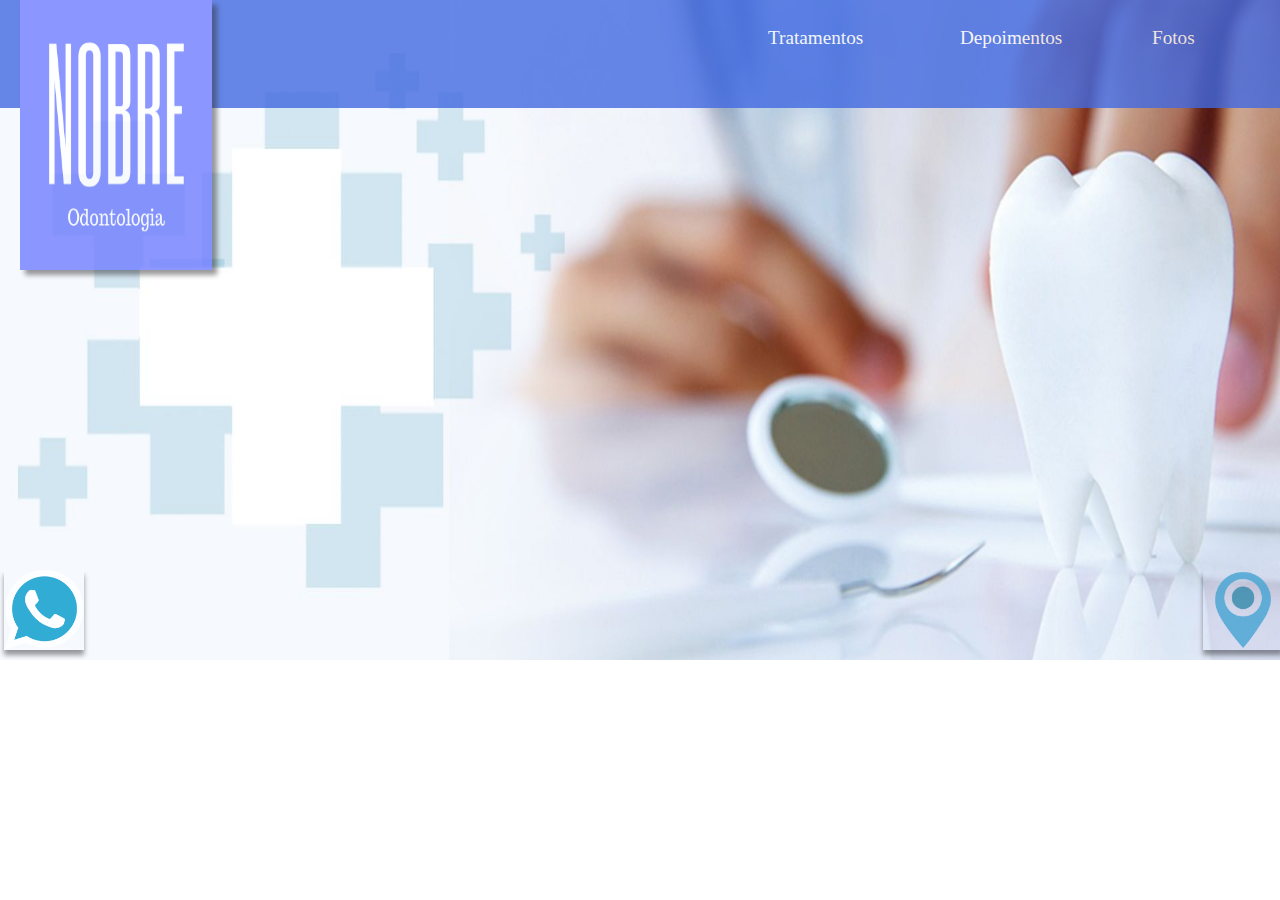
==== index.html @ 22c09475 "up" ====
<!DOCTYPE html>
<html>
  <head>
    <meta charset="utf-8">
    <title>Dr. José Luis Nobre</title>
    <link rel="stylesheet" href="css/reset.css">
    <link rel="stylesheet" href="css/style.css">
  </head>
  <body>


<div id="menu">
  <img id="logo"src="images/logo.jpg" alt="">
  <a href="http://api.whatsapp.com/send?phone=5511966759999" target="_blank"> <img id="whats"src="images/whatsapp.png" alt=""> </a>
  <a id="botao1"href="#categorias">Tratamentos</a>
  <a id="botao2"href="#">Depoimentos</a>
  <a id="botao3"href="#">Fotos</a>
<a href="#"> <img id="maps"src="images/maps.png" alt=""> </a>
</div>





<div id="principal">
<img id="back"src="images/back.jpg" alt="">

</div>



  </body>
</html>
---- css/style.css ----
#menu{
  background-color: #4169E1;
  width: 100%;
  height: 12%;
  position: fixed;
 opacity: 0.8;
}
#logo{
  box-shadow: 5px 5px 5px rgba(0,0,0,0.5);
  margin-left: 20px;
  width: 15%;
  height: 250%;
  position: absolute;
}
#botao1{
 position: absolute;
 text-decoration: none;
 color: white;
 font-size: 120%;
 margin-left: 60%;
 margin-top: 2.2%;
}
#botao1:hover{
  text-decoration:underline;
}
#botao2:hover{
  text-decoration:underline;
}
#botao3:hover{
  text-decoration:underline;
}


#botao2{
 position: absolute;
 text-decoration: none;
 color: white;
 font-size: 120%;
 margin-left: 75%;
 margin-top: 2.2%;
}
#botao3{
 position: absolute;
 text-decoration: none;
 color: white;
 font-size: 120%;
 margin-left: 90%;
 margin-top: 2.2%;
}

#back{
  width: 100%;
  height: 660px;
}

#whats{
  position: absolute;
  margin-left: 4px;
  margin-top: 570px;
  height: 80px;
  width: 80px;
  box-shadow: 0px 5px 5px rgba(0,0,0,0.5);
}

#maps{
  position: absolute;
  margin-left: 94%;
  margin-top: 570px;
  height: 80px;
  width: 80px;
  box-shadow: 0px 5px 5px rgba(0,0,0,0.5);
}


@media(max-width: 1000px){
  #menu{
    background-color: #4169E1;
    width: 100%;
    height: 12%;
    position: fixed;
   opacity: 0.8;
  }
  #logo{
    box-shadow: 5px 5px 5px rgba(0,0,0,0.5);
    margin-left: 20px;
    width: 20%;
    height: 150%;
    position: absolute;
  }
  #botao1{
   position: absolute;
   text-decoration: none;
   color: white;
   font-size: 200%;
   margin-left: 30%;
   margin-top: 7%;
  }
  #botao1:hover{
    text-decoration:underline;
  }
  #botao2:hover{
    text-decoration:underline;
  }
  #botao3:hover{
    text-decoration:underline;
  }


  #botao2{
   position: absolute;
   text-decoration: none;
   color: white;
   font-size: 200%;
   margin-left: 55%;
   margin-top: 7%;
  }
  #botao3{
   position: absolute;
   text-decoration: none;
   color: white;
   font-size: 200%;
   margin-left: 80%;
   margin-top: 7%;
  }

  #back{
    width: 105%;
    height: 180%;
  }

  #whats{
    position: absolute;
    margin-left: 4px;
    margin-top: 120%;
    height: 150px;
    width: 150px;
    box-shadow: 0px 5px 5px rgba(0,0,0,0.5);
  }

  #maps{
    position: absolute;
    margin-left: 84%;
    margin-top: 120%;
    height: 150px;
    width: 150px;
    box-shadow: 0px 5px 5px rgba(0,0,0,0.5);
  }

}
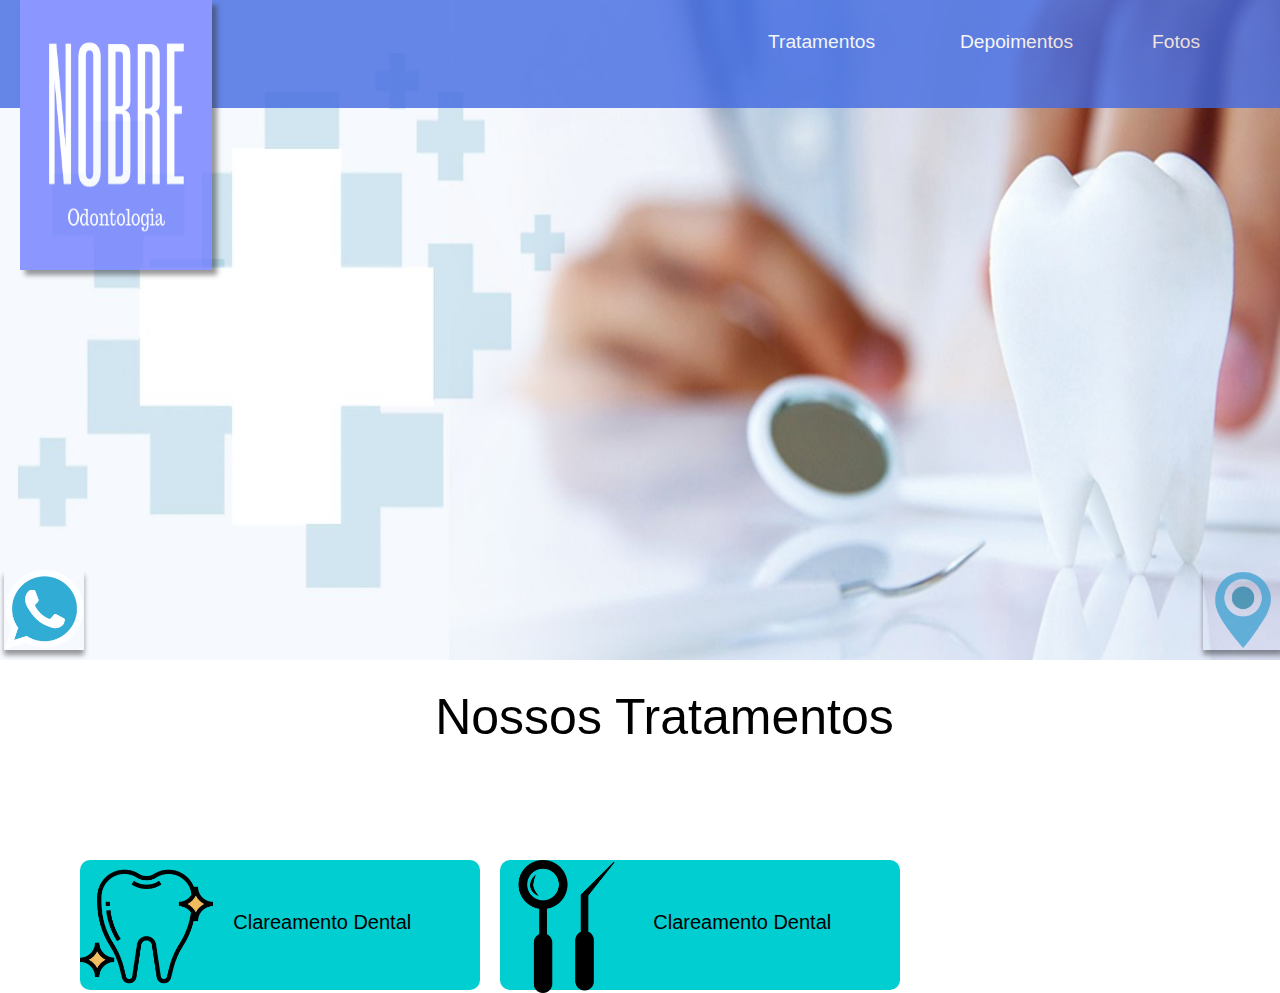
==== commit bac4bbce: "up" ====
--- a/index.html
+++ b/index.html
@@ -1,18 +1,22 @@
 <!DOCTYPE html>
 <html>
   <head>
+
     <meta charset="utf-8">
     <title>Dr. José Luis Nobre</title>
     <link rel="stylesheet" href="css/reset.css">
     <link rel="stylesheet" href="css/style.css">
+<link rel="stylesheet" href="https://stackpath.bootstrapcdn.com/bootstrap/4.5.2/css/bootstrap.min.css" integrity="sha384-JcKb8q3iqJ61gNV9KGb8thSsNjpSL0n8PARn9HuZOnIxN0hoP+VmmDGMN5t9UJ0Z" crossorigin="anonymous">
   </head>
   <body>
-
+    <script src="https://code.jquery.com/jquery-3.5.1.slim.min.js" integrity="sha384-DfXdz2htPH0lsSSs5nCTpuj/zy4C+OGpamoFVy38MVBnE+IbbVYUew+OrCXaRkfj" crossorigin="anonymous"></script>
+    <script src="https://cdn.jsdelivr.net/npm/popper.js@1.16.1/dist/umd/popper.min.js" integrity="sha384-9/reFTGAW83EW2RDu2S0VKaIzap3H66lZH81PoYlFhbGU+6BZp6G7niu735Sk7lN" crossorigin="anonymous"></script>
+    <script src="https://stackpath.bootstrapcdn.com/bootstrap/4.5.2/js/bootstrap.min.js" integrity="sha384-B4gt1jrGC7Jh4AgTPSdUtOBvfO8shuf57BaghqFfPlYxofvL8/KUEfYiJOMMV+rV" crossorigin="anonymous"></script>
 
 <div id="menu">
   <img id="logo"src="images/logo.jpg" alt="">
   <a href="http://api.whatsapp.com/send?phone=5511966759999" target="_blank"> <img id="whats"src="images/whatsapp.png" alt=""> </a>
-  <a id="botao1"href="#categorias">Tratamentos</a>
+  <a id="botao1"href="#">Tratamentos</a>
   <a id="botao2"href="#">Depoimentos</a>
   <a id="botao3"href="#">Fotos</a>
 <a href="#"> <img id="maps"src="images/maps.png" alt=""> </a>
@@ -27,6 +31,37 @@
 
 </div>
 
+<p id="trat">Nossos Tratamentos</p>
+
+<div class="card1" style="max-width: 540px;">
+  <a id="click"href="#">
+  <div class="row no-gutters">
+    <div class="col-md-4">
+      <img src="images/foto1.png" class="card-img" alt="...">
+    </div>
+    <div class="col-md-8">
+      <div class="card-body">
+        <h5 class="card-title">Clareamento Dental</h5>
+      </div>
+    </div>
+  </div>
+  </a>
+</div>
+
+<div class="card2" style="max-width: 540px;">
+    <a id="click"href="#">
+  <div class="row no-gutters">
+    <div class="col-md-4">
+      <img src="images/foto2.png" class="card-img" alt="...">
+    </div>
+    <div class="col-md-8">
+      <div class="card-body">
+        <h5 class="card-title">Clareamento Dental</h5>
+      </div>
+    </div>
+  </div>
+</a>
+</div>
 
 
   </body>
--- a/css/style.css
+++ b/css/style.css
@@ -2,7 +2,8 @@
   background-color: #4169E1;
   width: 100%;
   height: 12%;
-  position: fixed;
+ position: absolute;
+
  opacity: 0.8;
 }
 #logo{
@@ -69,6 +70,36 @@
   height: 80px;
   width: 80px;
   box-shadow: 0px 5px 5px rgba(0,0,0,0.5);
+}
+#trat{
+  position: absolute;
+  margin-top: 20px;
+  margin-left: 34%;
+  color: black;
+  font-size: 50px;
+}
+
+.card1{
+  position: absolute;
+  height: 130px;
+  width: 400px;
+  border-radius: 10px;
+  margin-top: 200px;
+  margin-left: 80px;
+  background-color: #00CED1;
+}
+.card2{
+  position: relative;
+  height: 130px;
+  width: 400px;
+  border-radius: 10px;
+  margin-top: 200px;
+  margin-left: 500px;
+  background-color: #00CED1;
+}
+.card-title{
+ color: black;
+  margin-top: 30px;
 }
 
 
@@ -146,4 +177,34 @@
     box-shadow: 0px 5px 5px rgba(0,0,0,0.5);
   }
 
-}
+  #trat{
+    position: absolute;
+    margin-top: 20px;
+    margin-left: 34%;
+    color: black;
+    font-size: 50px;
+  }
+
+  .card1{
+    position: absolute;
+    height: 130px;
+    width: 400px;
+    border-radius: 10px;
+    margin-top: 200px;
+    margin-left: 80px;
+    background-color: #00CED1;
+  }
+  .card2{
+    position: relative;
+    height: 130px;
+    width: 400px;
+    border-radius: 10px;
+    margin-top: 200px;
+    margin-left: 500px;
+    background-color: #00CED1;
+  }
+  .card-title{
+   color: black;
+    margin-top: 30px;
+  }
+}
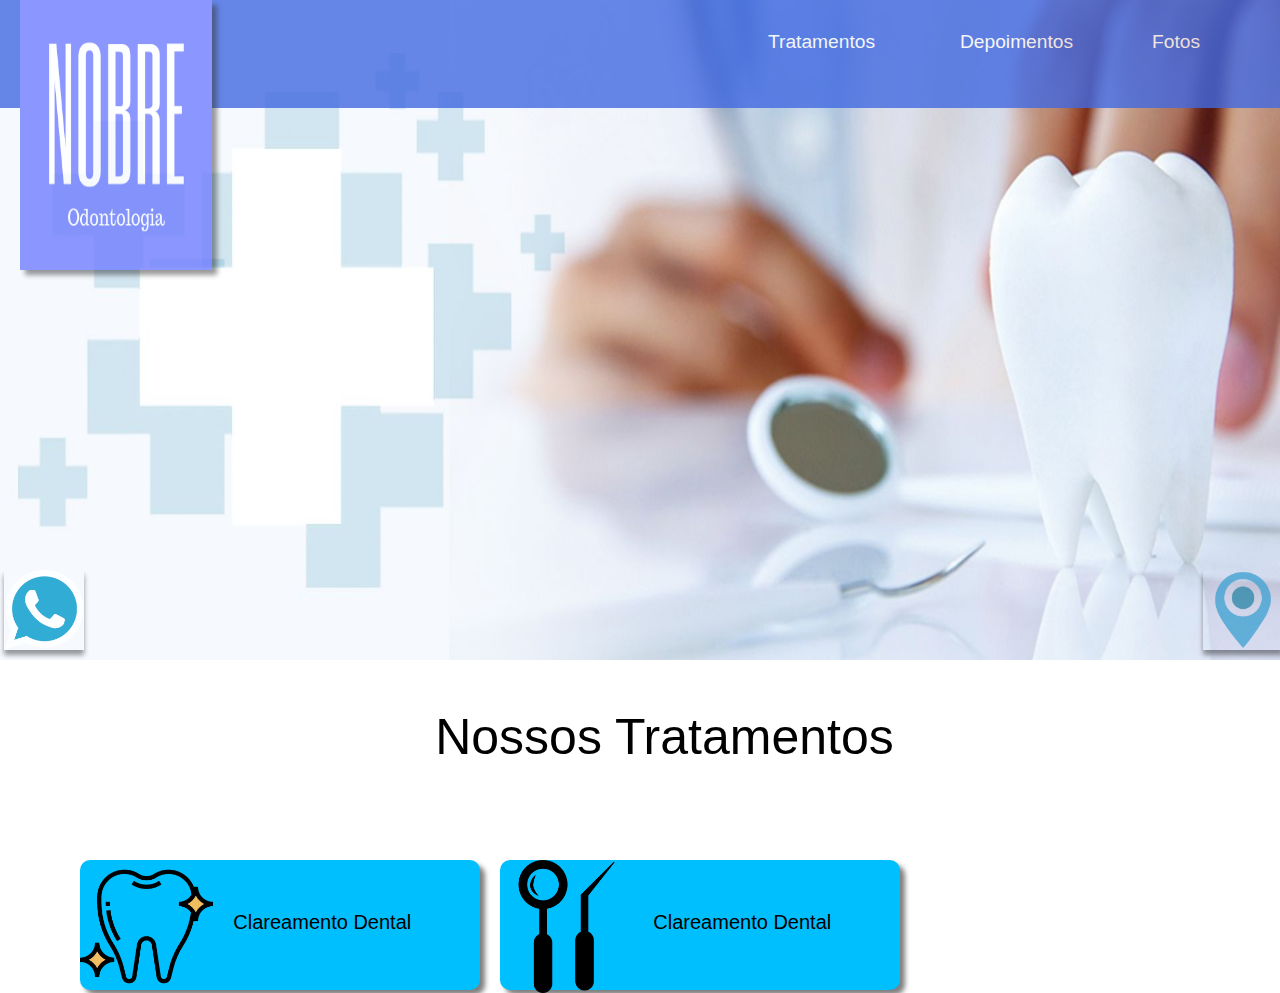
==== commit 7a8b2d27: "up" ====
--- a/index.html
+++ b/index.html
@@ -16,7 +16,7 @@
 <div id="menu">
   <img id="logo"src="images/logo.jpg" alt="">
   <a href="http://api.whatsapp.com/send?phone=5511966759999" target="_blank"> <img id="whats"src="images/whatsapp.png" alt=""> </a>
-  <a id="botao1"href="#">Tratamentos</a>
+  <a id="botao1"href="#trat">Tratamentos</a>
   <a id="botao2"href="#">Depoimentos</a>
   <a id="botao3"href="#">Fotos</a>
 <a href="#"> <img id="maps"src="images/maps.png" alt=""> </a>
@@ -34,7 +34,7 @@
 <p id="trat">Nossos Tratamentos</p>
 
 <div class="card1" style="max-width: 540px;">
-  <a id="click"href="#">
+  <a id="click"href="clareamento.html">
   <div class="row no-gutters">
     <div class="col-md-4">
       <img src="images/foto1.png" class="card-img" alt="...">
--- a/css/style.css
+++ b/css/style.css
@@ -1,3 +1,4 @@
+
 #menu{
   background-color: #4169E1;
   width: 100%;
@@ -73,7 +74,7 @@
 }
 #trat{
   position: absolute;
-  margin-top: 20px;
+  margin-top: 40px;
   margin-left: 34%;
   color: black;
   font-size: 50px;
@@ -86,7 +87,8 @@
   border-radius: 10px;
   margin-top: 200px;
   margin-left: 80px;
-  background-color: #00CED1;
+  background-color: #00BFFF;
+box-shadow: 5px 5px 5px rgba(0,0,0,0.5);
 }
 .card2{
   position: relative;
@@ -95,13 +97,28 @@
   border-radius: 10px;
   margin-top: 200px;
   margin-left: 500px;
-  background-color: #00CED1;
+  background-color: #00BFFF;
+box-shadow: 5px 5px 5px rgba(0,0,0,0.5);
 }
 .card-title{
  color: black;
   margin-top: 30px;
 }
 
+#foto1{
+  height: 150px;
+  width: 150px;
+  top: 300px;
+  left: 200px;
+  position: absolute;
+}
+
+#tit{
+  position: absolute;
+  font-size: 70px;
+  top: 100px;
+  left:500px;
+}
 
 @media(max-width: 1000px){
   #menu{
@@ -179,8 +196,8 @@
 
   #trat{
     position: absolute;
-    margin-top: 20px;
-    margin-left: 34%;
+    margin-top: 40px;
+    margin-left: 32%;
     color: black;
     font-size: 50px;
   }
@@ -192,7 +209,9 @@
     border-radius: 10px;
     margin-top: 200px;
     margin-left: 80px;
-    background-color: #00CED1;
+    background-color: #00BFFF;
+box-shadow: 5px 5px 5px rgba(0,0,0,0.5);
+
   }
   .card2{
     position: relative;
@@ -201,7 +220,9 @@
     border-radius: 10px;
     margin-top: 200px;
     margin-left: 500px;
-    background-color: #00CED1;
+    background-color: #00BFFF;
+box-shadow: 5px 5px 5px rgba(0,0,0,0.5);
+
   }
   .card-title{
    color: black;
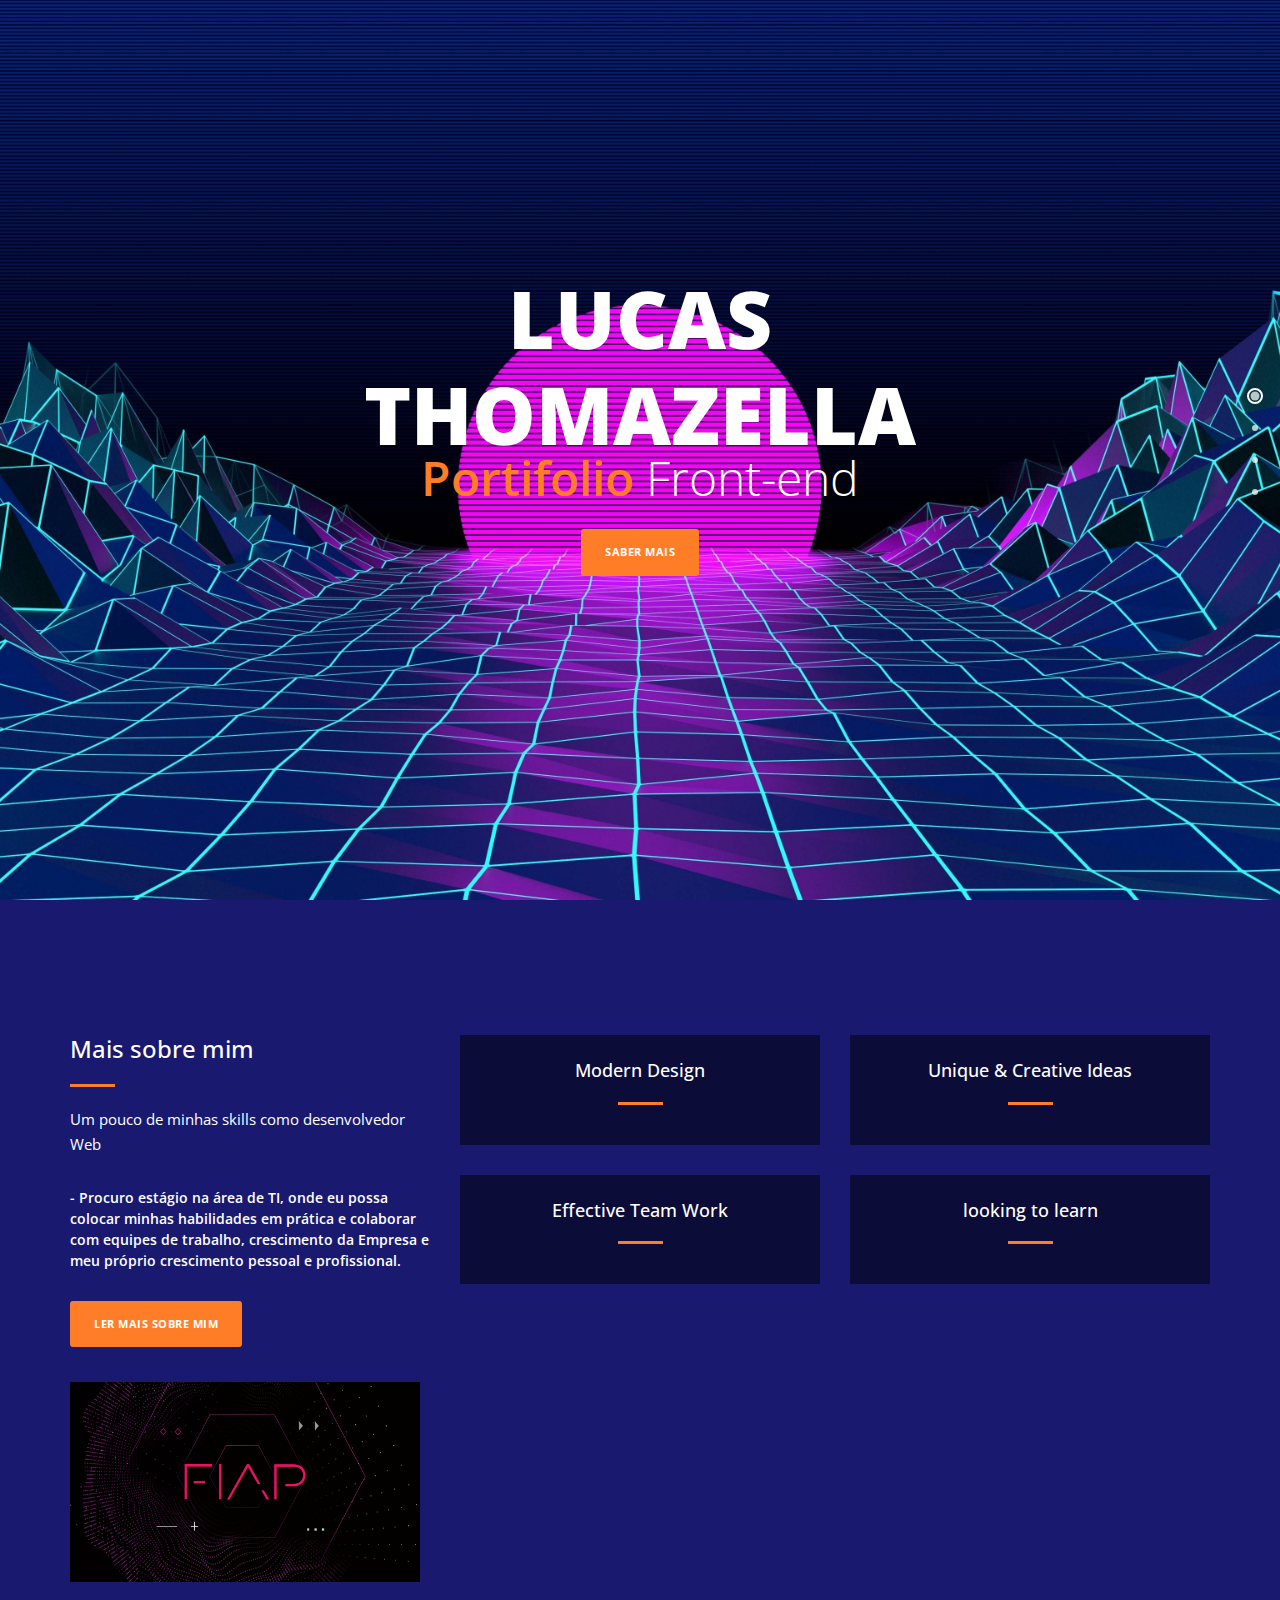
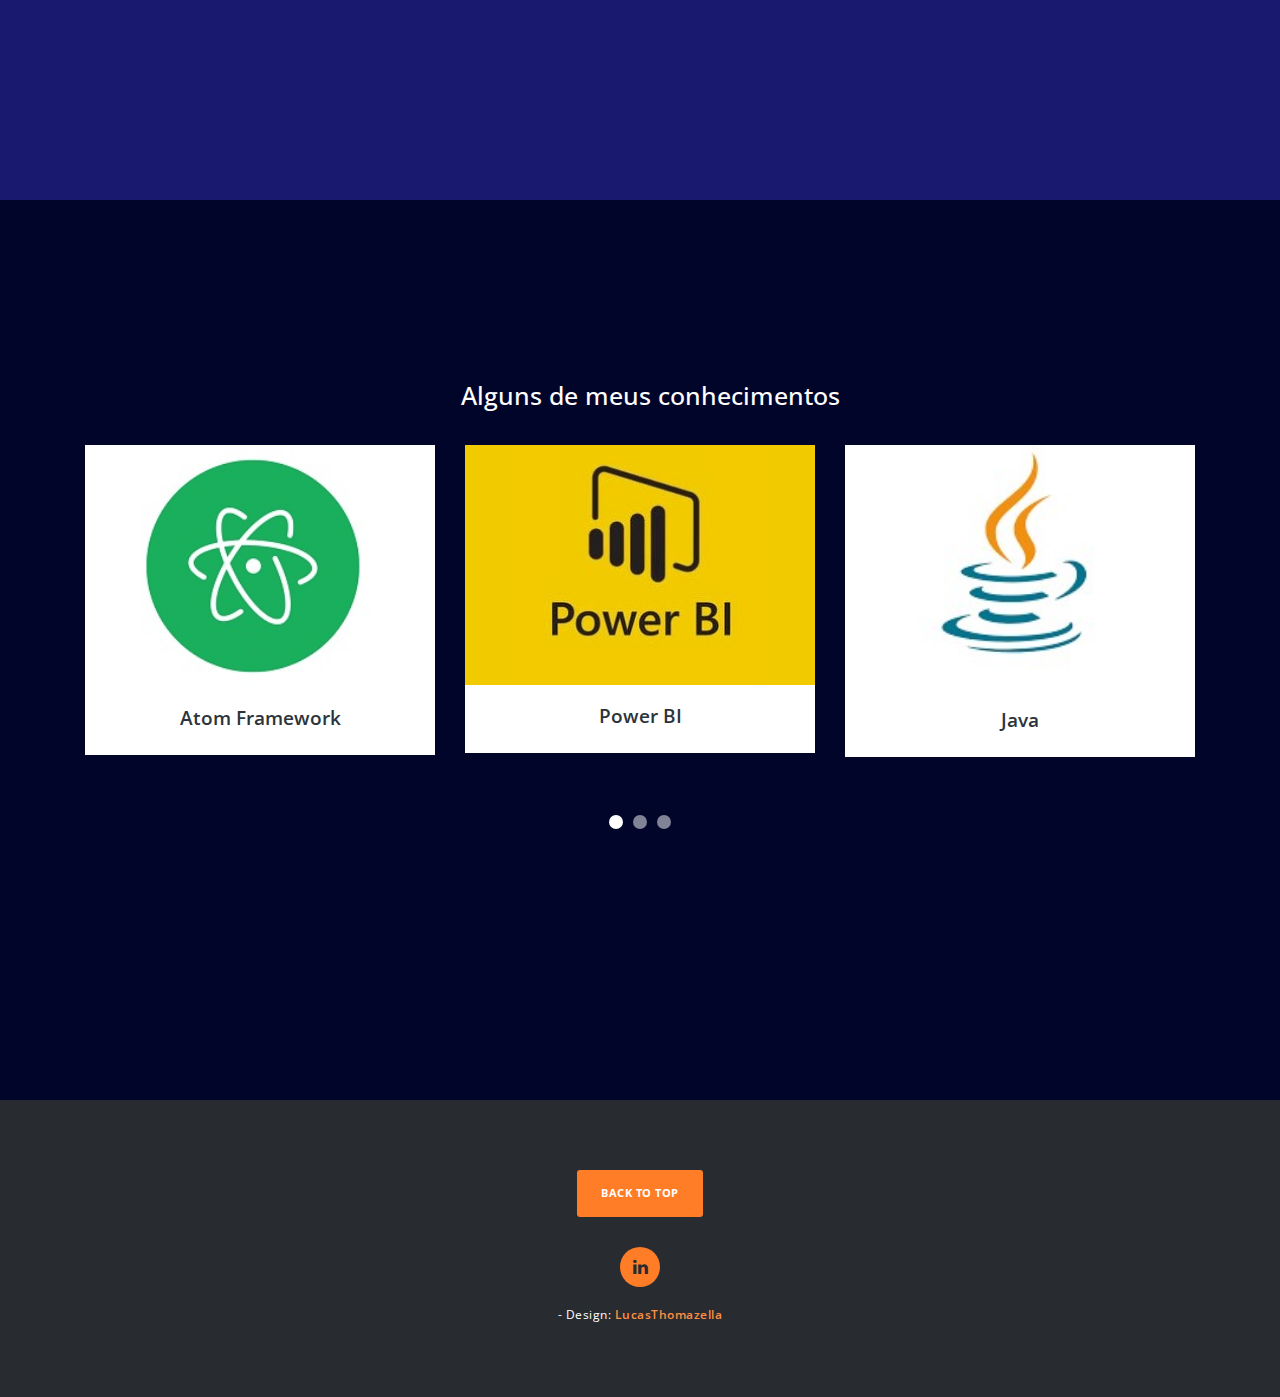
==== commit b8e54e95: "aa" ====
--- a/index.html
+++ b/index.html
@@ -1,68 +1,262 @@
 <!DOCTYPE html>
 <html>
-  <head>
-
-    <meta charset="utf-8">
-    <title>Dr. José Luis Nobre</title>
-    <link rel="stylesheet" href="css/reset.css">
-    <link rel="stylesheet" href="css/style.css">
-<link rel="stylesheet" href="https://stackpath.bootstrapcdn.com/bootstrap/4.5.2/css/bootstrap.min.css" integrity="sha384-JcKb8q3iqJ61gNV9KGb8thSsNjpSL0n8PARn9HuZOnIxN0hoP+VmmDGMN5t9UJ0Z" crossorigin="anonymous">
-  </head>
-  <body>
-    <script src="https://code.jquery.com/jquery-3.5.1.slim.min.js" integrity="sha384-DfXdz2htPH0lsSSs5nCTpuj/zy4C+OGpamoFVy38MVBnE+IbbVYUew+OrCXaRkfj" crossorigin="anonymous"></script>
-    <script src="https://cdn.jsdelivr.net/npm/popper.js@1.16.1/dist/umd/popper.min.js" integrity="sha384-9/reFTGAW83EW2RDu2S0VKaIzap3H66lZH81PoYlFhbGU+6BZp6G7niu735Sk7lN" crossorigin="anonymous"></script>
-    <script src="https://stackpath.bootstrapcdn.com/bootstrap/4.5.2/js/bootstrap.min.js" integrity="sha384-B4gt1jrGC7Jh4AgTPSdUtOBvfO8shuf57BaghqFfPlYxofvL8/KUEfYiJOMMV+rV" crossorigin="anonymous"></script>
-
-<div id="menu">
-  <img id="logo"src="images/logo.jpg" alt="">
-  <a href="http://api.whatsapp.com/send?phone=5511966759999" target="_blank"> <img id="whats"src="images/whatsapp.png" alt=""> </a>
-  <a id="botao1"href="#trat">Tratamentos</a>
-  <a id="botao2"href="#">Depoimentos</a>
-  <a id="botao3"href="#">Fotos</a>
-<a href="#"> <img id="maps"src="images/maps.png" alt=""> </a>
-</div>
-
-
-
-
-
-<div id="principal">
-<img id="back"src="images/back.jpg" alt="">
-
-</div>
-
-<p id="trat">Nossos Tratamentos</p>
-
-<div class="card1" style="max-width: 540px;">
-  <a id="click"href="clareamento.html">
-  <div class="row no-gutters">
-    <div class="col-md-4">
-      <img src="images/foto1.png" class="card-img" alt="...">
-    </div>
-    <div class="col-md-8">
-      <div class="card-body">
-        <h5 class="card-title">Clareamento Dental</h5>
-      </div>
-    </div>
-  </div>
-  </a>
-</div>
-
-<div class="card2" style="max-width: 540px;">
-    <a id="click"href="#">
-  <div class="row no-gutters">
-    <div class="col-md-4">
-      <img src="images/foto2.png" class="card-img" alt="...">
-    </div>
-    <div class="col-md-8">
-      <div class="card-body">
-        <h5 class="card-title">Clareamento Dental</h5>
-      </div>
-    </div>
-  </div>
-</a>
-</div>
-
-
-  </body>
+    <head>
+        <meta charset="utf-8">
+        <meta http-equiv="X-UA-Compatible" content="IE=edge,chrome=1">
+        <title>LucasThomazella</title>
+        <meta name="description" content="">
+        <meta name="viewport" content="width=device-width, initial-scale=1">
+        <link rel="apple-touch-icon" href="apple-touch-icon.png">
+
+        <link rel="stylesheet" href="css/bootstrap.min.css">
+        <link rel="stylesheet" href="css/fontAwesome.css">
+        <link rel="stylesheet" href="css/hero-slider.css">
+        <link rel="stylesheet" href="css/templatemo-main.css">
+        <link rel="stylesheet" href="css/owl-carousel.css">
+
+        <link href="https://fonts.googleapis.com/css?family=Open+Sans:300,400,600,700,800" rel="stylesheet">
+
+        <script src="js/vendor/modernizr-2.8.3-respond-1.4.2.min.js"></script>
+    </head>
+
+<body>
+
+    <div class="fixed-side-navbar">
+        <ul class="nav flex-column">
+            <li class="nav-item"><a class="nav-link" href="#home"><span>Intro</span></a></li>
+            <li class="nav-item"><a class="nav-link" href="#services"><span>Services</span></a></li>
+            <li class="nav-item"><a class="nav-link" href="#portfolio"><span>knowledge</span></a></li>
+            <li class="nav-item"><a class="nav-link" href="#contact-us"><span>Contact Us</span></a></li>
+        </ul>
+    </div>
+
+    <div class="parallax-content baner-content" id="home">
+        <div class="container">
+            <div class="first-content">
+                <h1 id="nome">Lucas <br> Thomazella</h1>
+                <span><em>Portifolio</em> Front-end</span>
+                <div class="primary-button">
+                    <a href="#services">Saber Mais</a>
+                </div>
+            </div>
+        </div>
+    </div>
+
+
+    <div class="service-content" id="services">
+        <div class="container">
+            <div class="row">
+                <div class="col-md-4">
+                    <div class="left-text">
+                        <h4>Mais sobre mim</h4>
+                        <div class="line-dec"></div>
+                        <p>  <a rel="nofollow" href="https://templatemo.com"></a> Um pouco de minhas skills como desenvolvedor Web</p>
+                        <ul>
+                            <li>- Procuro estágio na área de TI, onde eu possa colocar minhas habilidades em
+prática e colaborar com equipes de trabalho, crescimento da Empresa
+e meu próprio crescimento pessoal e profissional. </li>
+
+                        </ul>
+                        <div class="primary-button">
+                            <a href="#portfolio">Ler mais sobre mim</a>
+                        </div>
+                    </div>
+                </div>
+                <div class="col-md-8">
+                    <div class="row">
+                        <div class="col-md-6">
+                            <div class="service-item">
+                                <h4>Modern Design</h4>
+                                <div class="line-dec"></div>
+                                <p> </p>
+                            </div>
+                        </div>
+                        <div class="col-md-6">
+                            <div class="service-item">
+                                <h4>Unique &amp; Creative Ideas</h4>
+                                <div class="line-dec"></div>
+                                <p></p>
+                            </div>
+                        </div>
+                        <div class="col-md-6">
+                            <div class="service-item">
+                                <h4>Effective Team Work</h4>
+                                <div class="line-dec"></div>
+                                <p></p>
+                            </div>
+                        </div>
+                        <div class="col-md-6">
+                            <div class="service-item">
+                                <h4>looking to learn</h4>
+                                <div class="line-dec"></div>
+                                <p></p>
+                            </div>
+                        </div>
+                    </div>
+                </div>
+            </div>  <h1 id="formação"></h1>
+                     <img id="foto" src="img/fiap.png" alt="">
+        </div>
+    </div>
+
+
+
+    <div class="parallax-content projects-content" id="portfolio">
+      <h1 id="conhecimento">Alguns de meus conhecimentos</h1>
+        <div class="container">
+            <div class="row">
+                <div class="col-md-12">
+                    <div id="owl-testimonials" class="owl-carousel owl-theme">
+                        <div class="item">
+                            <div class="testimonials-item">
+                                <a href="img/1st-big-item.jpg" data-lightbox="image-1"><img src="img/1st-item.jpg" alt=""></a>
+                                <div class="text-content">
+                                    <h4>Atom Framework</h4>
+                                    <span></span>
+                                </div>
+                            </div>
+                        </div>
+                        <div class="item">
+                            <div class="testimonials-item">
+                                <a href="img/2nd-big-item.jpg" data-lightbox="image-1"><img src="img/2nd-item.jpg" alt=""></a>
+                                <div class="text-content">
+                                    <h4>Power BI</h4>
+                                    <span></span>
+                                </div>
+                            </div>
+                        </div>
+                        <div class="item">
+                            <div class="testimonials-item">
+                                <a href="img/3rd-big-item.jpg" data-lightbox="image-1"><img src="img/3rd-item.jpg" alt=""></a>
+                                <div class="text-content">
+                                    <h4>Java</h4>
+                                    <span></span>
+                                </div>
+                            </div>
+                        </div>
+
+                        <div class="item">
+                            <div class="testimonials-item">
+                                <a href="img/4th-big-item.jpg" data-lightbox="image-1"><img src="img/4th-item.jpg" alt=""></a>
+                                <div class="text-content">
+                                    <h4>SQL Developer</h4>
+                                    <span></span>
+                                </div>
+                            </div>
+                        </div>
+                        <div class="item">
+                            <div class="testimonials-item">
+                                <a href="img/5th-big-item.jpg" data-lightbox="image-1"><img src="img/5th-item.jpg" alt=""></a>
+                                <div class="text-content">
+                                    <h4>Astah UML Diagram</h4>
+                                    <span></span>
+                                </div>
+                            </div>
+                        </div>
+                        <div class="item">
+                            <div class="testimonials-item">
+                                <a href="img/6th-big-item.jpg" data-lightbox="image-1"><img src="img/6th-item.jpg" alt=""></a>
+                                <div class="text-content">
+                                    <h4>Python</h4>
+                                    <span></span>
+                                </div>
+                            </div>
+                        </div>
+                        <div class="item">
+                            <div class="testimonials-item">
+                                <a href="img/2nd-big-item.jpg" data-lightbox="image-1"><img src="img/2nd-item.jpg" alt=""></a>
+                                <div class="text-content">
+                                    <h4>Power BI</h4>
+                                    <span></span>
+                                </div>
+                            </div>
+                        </div>
+                        <div class="item">
+                            <div class="testimonials-item">
+                                <a href="img/1st-big-item.jpg" data-lightbox="image-1"><img src="img/1st-item.jpg" alt=""></a>
+                                <div class="text-content">
+                                    <h4>Atom Framework</h4>
+                                    <span></span>
+                                </div>
+                            </div>
+                        </div>
+
+                    </div>
+                </div>
+            </div>
+        </div>
+    </div>
+
+
+
+
+
+
+
+    <footer>
+        <div class="container">
+            <div class="row">
+                <div class="col-md-12">
+                    <div class="primary-button">
+                        <a href="#home">Back To Top</a>
+                    </div>
+                    <ul>
+
+                        <li><a href="https://www.linkedin.com/in/lucas-thomazella-428533157/"><i class="fa fa-linkedin"></i></a></li>
+
+                    </ul>
+                    <p>
+
+            		- Design: <a rel="nofollow noopener" href="#"><em>LucasThomazella</em></a></p>
+                </div>
+            </div>
+        </div>
+    </footer>
+
+
+
+    <script src="https://ajax.googleapis.com/ajax/libs/jquery/1.11.2/jquery.min.js"></script>
+    <script>window.jQuery || document.write('<script src="js/vendor/jquery-1.11.2.min.js"><\/script>')</script>
+    <script src="js/vendor/bootstrap.min.js"></script>
+    <script src="js/plugins.js"></script>
+    <script src="js/main.js"></script>
+    <script>
+        function openCity(cityName) {
+            var i;
+            var x = document.getElementsByClassName("city");
+            for (i = 0; i < x.length; i++) {
+               x[i].style.display = "none";
+            }
+            document.getElementById(cityName).style.display = "block";
+        }
+    </script>
+
+    <script>
+        $(document).ready(function(){
+          // Add smooth scrolling to all links
+          $(".fixed-side-navbar a, .primary-button a").on('click', function(event) {
+
+            // Make sure this.hash has a value before overriding default behavior
+            if (this.hash !== "") {
+              // Prevent default anchor click behavior
+              event.preventDefault();
+
+              // Store hash
+              var hash = this.hash;
+
+              // Using jQuery's animate() method to add smooth page scroll
+              // The optional number (800) specifies the number of milliseconds it takes to scroll to the specified area
+              $('html, body').animate({
+                scrollTop: $(hash).offset().top
+              }, 800, function(){
+
+                // Add hash (#) to URL when done scrolling (default click behavior)
+                window.location.hash = hash;
+              });
+            } // End if
+          });
+        });
+    </script>
+
+</body>
 </html>
--- a/css/hero-slider.css
+++ b/css/hero-slider.css
@@ -0,0 +1,679 @@
+/* -------------------------------- 
+
+Primary style
+
+-------------------------------- */
+*, *::after, *::before {
+  -webkit-box-sizing: border-box;
+  -moz-box-sizing: border-box;
+  box-sizing: border-box;
+}
+
+html {
+  font-size: 62.5%;
+}
+
+body {
+  font-family: "Open Sans", sans-serif;
+  color: #2c343b;
+  background-color: #f2f2f2;
+}
+
+a {
+  color: #d44457;
+  text-decoration: none;
+}
+
+img {
+  max-width: 100%;
+}
+
+/* -------------------------------- 
+
+Main Components 
+
+-------------------------------- */
+.cd-header {
+  position: absolute;
+  z-index: 2;
+  top: 0;
+  left: 0;
+  width: 100%;
+  height: 50px;
+  background-color: #21272c;
+  -webkit-font-smoothing: antialiased;
+  -moz-osx-font-smoothing: grayscale;
+}
+@media only screen and (min-width: 768px) {
+  .cd-header {
+    height: 70px;
+    background-color: transparent;
+  }
+}
+
+#cd-logo {
+  float: left;
+  margin: 13px 0 0 5%;
+}
+#cd-logo img {
+  display: block;
+}
+@media only screen and (min-width: 768px) {
+  #cd-logo {
+    margin: 23px 0 0 5%;
+  }
+}
+
+.cd-primary-nav {
+  /* mobile first - navigation hidden by default, triggered by tap/click on navigation icon */
+  float: right;
+  margin-right: 5%;
+  width: 44px;
+  height: 100%;
+}
+.cd-primary-nav ul {
+  position: absolute;
+  top: 0;
+  left: 0;
+  width: 100%;
+  -webkit-transform: translateY(-100%);
+  -moz-transform: translateY(-100%);
+  -ms-transform: translateY(-100%);
+  -o-transform: translateY(-100%);
+  transform: translateY(-100%);
+}
+.cd-primary-nav ul.is-visible {
+  box-shadow: 0 3px 8px rgba(0, 0, 0, 0.2);
+  -webkit-transform: translateY(50px);
+  -moz-transform: translateY(50px);
+  -ms-transform: translateY(50px);
+  -o-transform: translateY(50px);
+  transform: translateY(50px);
+}
+.cd-primary-nav a {
+  display: block;
+  height: 50px;
+  line-height: 50px;
+  padding-left: 5%;
+  background: #21272c;
+  border-top: 1px solid #333c44;
+  color: #ffffff;
+}
+@media only screen and (min-width: 768px) {
+  .cd-primary-nav {
+    /* reset navigation values */
+    width: auto;
+    height: auto;
+    background: none;
+  }
+  .cd-primary-nav ul {
+    position: static;
+    width: auto;
+    -webkit-transform: translateY(0);
+    -moz-transform: translateY(0);
+    -ms-transform: translateY(0);
+    -o-transform: translateY(0);
+    transform: translateY(0);
+    line-height: 70px;
+  }
+  .cd-primary-nav ul.is-visible {
+    -webkit-transform: translateY(0);
+    -moz-transform: translateY(0);
+    -ms-transform: translateY(0);
+    -o-transform: translateY(0);
+    transform: translateY(0);
+  }
+  .cd-primary-nav li {
+    display: inline-block;
+    margin-left: 1em;
+  }
+  .cd-primary-nav a {
+    display: inline-block;
+    height: auto;
+    font-weight: 600;
+    line-height: normal;
+    background: transparent;
+    padding: .6em 1em;
+    border-top: none;
+  }
+}
+
+/* -------------------------------- 
+
+Slider
+
+-------------------------------- */
+.cd-hero {
+  position: relative;
+  -webkit-font-smoothing: antialiased;
+  -moz-osx-font-smoothing: grayscale;
+}
+
+.cd-hero-slider {
+  position: relative;
+  height: 360px;
+  overflow: hidden;
+}
+.cd-hero-slider li {
+  position: absolute;
+  top: 0;
+  left: 0;
+  width: 100%;
+  height: 100%;
+  -webkit-transform: translateX(100%);
+  -moz-transform: translateX(100%);
+  -ms-transform: translateX(100%);
+  -o-transform: translateX(100%);
+  transform: translateX(100%);
+}
+.cd-hero-slider li.selected {
+  /* this is the visible slide */
+  position: relative;
+  -webkit-transform: translateX(0);
+  -moz-transform: translateX(0);
+  -ms-transform: translateX(0);
+  -o-transform: translateX(0);
+  transform: translateX(0);
+}
+.cd-hero-slider li.move-left {
+  /* slide hidden on the left */
+  -webkit-transform: translateX(-100%);
+  -moz-transform: translateX(-100%);
+  -ms-transform: translateX(-100%);
+  -o-transform: translateX(-100%);
+  transform: translateX(-100%);
+}
+.cd-hero-slider li.is-moving, .cd-hero-slider li.selected {
+  /* the is-moving class is assigned to the slide which is moving outside the viewport */
+  -webkit-transition: -webkit-transform 0.5s;
+  -moz-transition: -moz-transform 0.5s;
+  transition: transform 0.5s;
+}
+@media only screen and (min-width: 768px) {
+  .cd-hero-slider {
+    height: 500px;
+  }
+}
+@media only screen and (min-width: 1170px) {
+  .cd-hero-slider {
+    height: 680px;
+  }
+}
+
+/* -------------------------------- 
+
+Single slide style
+
+-------------------------------- */
+.cd-hero-slider li {
+  background-position: center center;
+  background-size: cover;
+  background-repeat: no-repeat;
+}
+.cd-hero-slider li:first-of-type {
+  background-image: url(../img/slide_01.jpg);
+}
+.cd-hero-slider li:nth-of-type(2) {
+  background-image: url(../img/slide_02.jpg);
+}
+.cd-hero-slider li:nth-of-type(3) {
+  background-image: url(../img/slide_03.jpg);
+}
+.cd-hero-slider .cd-full-width,
+.cd-hero-slider .cd-half-width {
+  position: absolute;
+  width: 100%;
+  height: 100%;
+  z-index: 1;
+  left: 0;
+  top: 0;
+  /* this padding is used to align the text */
+  padding-top: 80px;
+  text-align: center;
+  /* Force Hardware Acceleration in WebKit */
+  -webkit-backface-visibility: hidden;
+  backface-visibility: hidden;
+  -webkit-transform: translateZ(0);
+  -moz-transform: translateZ(0);
+  -ms-transform: translateZ(0);
+  -o-transform: translateZ(0);
+  transform: translateZ(0);
+}
+.cd-hero-slider .cd-img-container {
+  /* hide image on mobile device */
+  display: none;
+}
+.cd-hero-slider .cd-img-container img {
+  position: absolute;
+  left: 50%;
+  top: 50%;
+  bottom: auto;
+  right: auto;
+  -webkit-transform: translateX(-50%) translateY(-50%);
+  -moz-transform: translateX(-50%) translateY(-50%);
+  -ms-transform: translateX(-50%) translateY(-50%);
+  -o-transform: translateX(-50%) translateY(-50%);
+  transform: translateX(-50%) translateY(-50%);
+}
+.cd-hero-slider .cd-bg-video-wrapper {
+  /* hide video on mobile device */
+  display: none;
+  position: absolute;
+  top: 0;
+  left: 0;
+  width: 100%;
+  height: 100%;
+  overflow: hidden;
+}
+.cd-hero-slider .cd-bg-video-wrapper video {
+  /* you won't see this element in the html, but it will be injected using js */
+  display: block;
+  min-height: 100%;
+  min-width: 100%;
+  max-width: none;
+  height: auto;
+  width: auto;
+  position: absolute;
+  left: 50%;
+  top: 50%;
+  bottom: auto;
+  right: auto;
+  -webkit-transform: translateX(-50%) translateY(-50%);
+  -moz-transform: translateX(-50%) translateY(-50%);
+  -ms-transform: translateX(-50%) translateY(-50%);
+  -o-transform: translateX(-50%) translateY(-50%);
+  transform: translateX(-50%) translateY(-50%);
+}
+.cd-hero-slider h2, .cd-hero-slider p {
+  text-shadow: 0 1px 3px rgba(0, 0, 0, 0.1);
+  line-height: 1.2;
+  margin: 0 auto 14px;
+  color: #ffffff;
+  width: 90%;
+  max-width: 400px;
+}
+.cd-hero-slider h2 {
+  font-size: 2.4rem;
+}
+.cd-hero-slider p {
+  font-size: 1.4rem;
+  line-height: 1.4;
+}
+.cd-hero-slider .cd-btn {
+  display: inline-block;
+  padding: 1.2em 1.4em;
+  margin-top: .8em;
+  background-color: rgba(212, 68, 87, 0.9);
+  font-size: 1.3rem;
+  font-weight: 700;
+  letter-spacing: 1px;
+  color: #ffffff;
+  text-transform: uppercase;
+  box-shadow: 0 3px 6px rgba(0, 0, 0, 0.1);
+  -webkit-transition: background-color 0.2s;
+  -moz-transition: background-color 0.2s;
+  transition: background-color 0.2s;
+}
+.cd-hero-slider .cd-btn.secondary {
+  background-color: rgba(22, 26, 30, 0.8);
+}
+.cd-hero-slider .cd-btn:nth-of-type(2) {
+  margin-left: 1em;
+}
+.no-touch .cd-hero-slider .cd-btn:hover {
+  background-color: #d44457;
+}
+.no-touch .cd-hero-slider .cd-btn.secondary:hover {
+  background-color: #161a1e;
+}
+@media only screen and (min-width: 768px) {
+  .cd-hero-slider .cd-full-width,
+  .cd-hero-slider .cd-half-width {
+    padding-top: 150px;
+  }
+  .cd-hero-slider .cd-bg-video-wrapper {
+    display: block;
+  }
+  .cd-hero-slider .cd-half-width {
+    width: 45%;
+  }
+  .cd-hero-slider .cd-half-width:first-of-type {
+    left: 5%;
+  }
+  .cd-hero-slider .cd-half-width:nth-of-type(2) {
+    right: 5%;
+    left: auto;
+  }
+  .cd-hero-slider .cd-img-container {
+    display: block;
+  }
+  .cd-hero-slider h2, .cd-hero-slider p {
+    max-width: 520px;
+  }
+  .cd-hero-slider h2 {
+    font-size: 2.4em;
+    font-weight: 300;
+  }
+  .cd-hero-slider .cd-btn {
+    font-size: 1.4rem;
+  }
+}
+@media only screen and (min-width: 1170px) {
+  .cd-hero-slider .cd-full-width,
+  .cd-hero-slider .cd-half-width {
+    padding-top: 250px;
+  }
+  .cd-hero-slider h2, .cd-hero-slider p {
+    margin-bottom: 20px;
+  }
+  .cd-hero-slider h2 {
+    font-size: 3.2em;
+  }
+  .cd-hero-slider p {
+    font-size: 1.6rem;
+  }
+}
+
+/* -------------------------------- 
+
+Single slide animation
+
+-------------------------------- */
+@media only screen and (min-width: 768px) {
+  .cd-hero-slider .cd-half-width {
+    opacity: 0;
+    -webkit-transform: translateX(40px);
+    -moz-transform: translateX(40px);
+    -ms-transform: translateX(40px);
+    -o-transform: translateX(40px);
+    transform: translateX(40px);
+  }
+  .cd-hero-slider .move-left .cd-half-width {
+    -webkit-transform: translateX(-40px);
+    -moz-transform: translateX(-40px);
+    -ms-transform: translateX(-40px);
+    -o-transform: translateX(-40px);
+    transform: translateX(-40px);
+  }
+  .cd-hero-slider .selected .cd-half-width {
+    /* this is the visible slide */
+    opacity: 1;
+    -webkit-transform: translateX(0);
+    -moz-transform: translateX(0);
+    -ms-transform: translateX(0);
+    -o-transform: translateX(0);
+    transform: translateX(0);
+  }
+  .cd-hero-slider .is-moving .cd-half-width {
+    /* this is the slide moving outside the viewport 
+    wait for the end of the transition on the <li> parent before set opacity to 0 and translate to 40px/-40px */
+    -webkit-transition: opacity 0s 0.5s, -webkit-transform 0s 0.5s;
+    -moz-transition: opacity 0s 0.5s, -moz-transform 0s 0.5s;
+    transition: opacity 0s 0.5s, transform 0s 0.5s;
+  }
+  .cd-hero-slider li.selected.from-left .cd-half-width:nth-of-type(2),
+  .cd-hero-slider li.selected.from-right .cd-half-width:first-of-type {
+    /* this is the selected slide - different animation if it's entering from left or right */
+    -webkit-transition: opacity 0.4s 0.2s, -webkit-transform 0.5s 0.2s;
+    -moz-transition: opacity 0.4s 0.2s, -moz-transform 0.5s 0.2s;
+    transition: opacity 0.4s 0.2s, transform 0.5s 0.2s;
+  }
+  .cd-hero-slider li.selected.from-left .cd-half-width:first-of-type,
+  .cd-hero-slider li.selected.from-right .cd-half-width:nth-of-type(2) {
+    /* this is the selected slide - different animation if it's entering from left or right */
+    -webkit-transition: opacity 0.4s 0.4s, -webkit-transform 0.5s 0.4s;
+    -moz-transition: opacity 0.4s 0.4s, -moz-transform 0.5s 0.4s;
+    transition: opacity 0.4s 0.4s, transform 0.5s 0.4s;
+  }
+  .cd-hero-slider .cd-full-width h2,
+  .cd-hero-slider .cd-full-width p,
+  .cd-hero-slider .cd-full-width .cd-btn {
+    opacity: 0;
+    -webkit-transform: translateX(100px);
+    -moz-transform: translateX(100px);
+    -ms-transform: translateX(100px);
+    -o-transform: translateX(100px);
+    transform: translateX(100px);
+  }
+  .cd-hero-slider .move-left .cd-full-width h2,
+  .cd-hero-slider .move-left .cd-full-width p,
+  .cd-hero-slider .move-left .cd-full-width .cd-btn {
+    opacity: 0;
+    -webkit-transform: translateX(-100px);
+    -moz-transform: translateX(-100px);
+    -ms-transform: translateX(-100px);
+    -o-transform: translateX(-100px);
+    transform: translateX(-100px);
+  }
+  .cd-hero-slider .selected .cd-full-width h2,
+  .cd-hero-slider .selected .cd-full-width p,
+  .cd-hero-slider .selected .cd-full-width .cd-btn {
+    /* this is the visible slide */
+    opacity: 1;
+    -webkit-transform: translateX(0);
+    -moz-transform: translateX(0);
+    -ms-transform: translateX(0);
+    -o-transform: translateX(0);
+    transform: translateX(0);
+  }
+  .cd-hero-slider li.is-moving .cd-full-width h2,
+  .cd-hero-slider li.is-moving .cd-full-width p,
+  .cd-hero-slider li.is-moving .cd-full-width .cd-btn {
+    /* this is the slide moving outside the viewport 
+    wait for the end of the transition on the li parent before set opacity to 0 and translate to 100px/-100px */
+    -webkit-transition: opacity 0s 0.5s, -webkit-transform 0s 0.5s;
+    -moz-transition: opacity 0s 0.5s, -moz-transform 0s 0.5s;
+    transition: opacity 0s 0.5s, transform 0s 0.5s;
+  }
+  .cd-hero-slider li.selected h2 {
+    -webkit-transition: opacity 0.4s 0.2s, -webkit-transform 0.5s 0.2s;
+    -moz-transition: opacity 0.4s 0.2s, -moz-transform 0.5s 0.2s;
+    transition: opacity 0.4s 0.2s, transform 0.5s 0.2s;
+  }
+  .cd-hero-slider li.selected p {
+    -webkit-transition: opacity 0.4s 0.3s, -webkit-transform 0.5s 0.3s;
+    -moz-transition: opacity 0.4s 0.3s, -moz-transform 0.5s 0.3s;
+    transition: opacity 0.4s 0.3s, transform 0.5s 0.3s;
+  }
+  .cd-hero-slider li.selected .cd-btn {
+    -webkit-transition: opacity 0.4s 0.4s, -webkit-transform 0.5s 0.4s, background-color 0.2s 0s;
+    -moz-transition: opacity 0.4s 0.4s, -moz-transform 0.5s 0.4s, background-color 0.2s 0s;
+    transition: opacity 0.4s 0.4s, transform 0.5s 0.4s, background-color 0.2s 0s;
+  }
+}
+/* -------------------------------- 
+
+Slider navigation
+
+-------------------------------- */
+.cd-slider-nav {
+  display: none;
+  position: absolute;
+  width: 100%;
+  bottom: 0;
+  z-index: 2;
+  text-align: center;
+  height: 55px;
+  background-color: rgba(0, 1, 1, 0.5);
+}
+.cd-slider-nav nav, .cd-slider-nav ul, .cd-slider-nav li, .cd-slider-nav a {
+  height: 100%;
+}
+.cd-slider-nav nav {
+  display: inline-block;
+  position: relative;
+}
+.cd-slider-nav .cd-marker {
+  position: absolute;
+  bottom: 0;
+  left: 0;
+  width: 60px;
+  height: 100%;
+  color: #d44457;
+  background-color: #ffffff;
+  box-shadow: inset 0 2px 0 currentColor;
+  -webkit-transition: -webkit-transform 0.2s, box-shadow 0.2s;
+  -moz-transition: -moz-transform 0.2s, box-shadow 0.2s;
+  transition: transform 0.2s, box-shadow 0.2s;
+}
+.cd-slider-nav .cd-marker.item-2 {
+  -webkit-transform: translateX(100%);
+  -moz-transform: translateX(100%);
+  -ms-transform: translateX(100%);
+  -o-transform: translateX(100%);
+  transform: translateX(100%);
+}
+.cd-slider-nav .cd-marker.item-3 {
+  -webkit-transform: translateX(200%);
+  -moz-transform: translateX(200%);
+  -ms-transform: translateX(200%);
+  -o-transform: translateX(200%);
+  transform: translateX(200%);
+}
+.cd-slider-nav .cd-marker.item-4 {
+  -webkit-transform: translateX(300%);
+  -moz-transform: translateX(300%);
+  -ms-transform: translateX(300%);
+  -o-transform: translateX(300%);
+  transform: translateX(300%);
+}
+.cd-slider-nav .cd-marker.item-5 {
+  -webkit-transform: translateX(400%);
+  -moz-transform: translateX(400%);
+  -ms-transform: translateX(400%);
+  -o-transform: translateX(400%);
+  transform: translateX(400%);
+}
+.cd-slider-nav ul::after {
+  clear: both;
+  content: "";
+  display: table;
+}
+.cd-slider-nav li {
+  display: inline-block;
+  width: 60px;
+  float: left;
+}
+.cd-slider-nav li.selected a {
+  color: #2c343b;
+}
+.no-touch .cd-slider-nav li.selected a:hover {
+  background-color: transparent;
+}
+.cd-slider-nav a {
+  display: block;
+  position: relative;
+  padding-top: 35px;
+  font-size: 1rem;
+  font-weight: 700;
+  color: #a8b4be;
+  -webkit-transition: background-color 0.2s;
+  -moz-transition: background-color 0.2s;
+  transition: background-color 0.2s;
+}
+.cd-slider-nav a::before {
+  content: '';
+  position: absolute;
+  width: 24px;
+  height: 24px;
+  top: 8px;
+  left: 50%;
+  right: auto;
+  -webkit-transform: translateX(-50%);
+  -moz-transform: translateX(-50%);
+  -ms-transform: translateX(-50%);
+  -o-transform: translateX(-50%);
+  transform: translateX(-50%);
+}
+.no-touch .cd-slider-nav a:hover {
+  background-color: rgba(0, 1, 1, 0.5);
+}
+.cd-slider-nav li:first-of-type a::before {
+  background-position: 0 0;
+}
+.cd-slider-nav li.selected:first-of-type a::before {
+  background-position: 0 -24px;
+}
+.cd-slider-nav li:nth-of-type(2) a::before {
+  background-position: -24px 0;
+}
+.cd-slider-nav li.selected:nth-of-type(2) a::before {
+  background-position: -24px -24px;
+}
+.cd-slider-nav li:nth-of-type(3) a::before {
+  background-position: -48px 0;
+}
+.cd-slider-nav li.selected:nth-of-type(3) a::before {
+  background-position: -48px -24px;
+}
+.cd-slider-nav li:nth-of-type(4) a::before {
+  background-position: -72px 0;
+}
+.cd-slider-nav li.selected:nth-of-type(4) a::before {
+  background-position: -72px -24px;
+}
+.cd-slider-nav li:nth-of-type(5) a::before {
+  background-position: -96px 0;
+}
+.cd-slider-nav li.selected:nth-of-type(5) a::before {
+  background-position: -96px -24px;
+}
+@media only screen and (min-width: 768px) {
+  .cd-slider-nav {
+    height: 80px;
+  }
+  .cd-slider-nav .cd-marker,
+  .cd-slider-nav li {
+    width: 95px;
+  }
+  .cd-slider-nav a {
+    padding-top: 48px;
+    font-size: 1.1rem;
+    text-transform: uppercase;
+  }
+  .cd-slider-nav a::before {
+    top: 18px;
+  }
+}
+
+/* -------------------------------- 
+
+Main content
+
+-------------------------------- */
+.cd-main-content {
+  width: 90%;
+  max-width: 768px;
+  margin: 0 auto;
+  padding: 2em 0;
+}
+.cd-main-content p {
+  font-size: 1.4rem;
+  line-height: 1.8;
+  color: #999999;
+  margin: 2em 0;
+}
+@media only screen and (min-width: 1170px) {
+  .cd-main-content {
+    padding: 3em 0;
+  }
+  .cd-main-content p {
+    font-size: 1.6rem;
+  }
+}
+
+/* -------------------------------- 
+
+Javascript disabled
+
+-------------------------------- */
+.no-js .cd-hero-slider li {
+  display: none;
+}
+.no-js .cd-hero-slider li.selected {
+  display: block;
+}
+
+.no-js .cd-slider-nav {
+  display: none;
+}
--- a/css/templatemo-main.css
+++ b/css/templatemo-main.css
@@ -0,0 +1,773 @@
+/*
+
+Vanilla Template
+
+https://templatemo.com/tm-526-vanilla
+
+*/
+
+
+p {
+  font-size: 15px;
+  line-height: 25px;
+}
+
+section {
+  padding: 25px 0 35px;
+  background: #fff;
+}
+
+body {
+  position: relative; /* we need this for the scrollspy */
+  font-size: 14px;
+  background-color: #191970;
+}
+
+a { color: #3CC; }
+
+a:hover { color: #FF0; }
+
+/*----------
+  NAV
+----------*/
+
+.fixed-side-navbar {
+  position: fixed;
+  top: 50%;
+  right: 0;
+  z-index: 99999;
+  margin-top: -100px;
+  text-align: right;
+  padding: 30px 0;
+  -webkit-transition: all .3s;
+  transition: all .3s;
+}
+.fixed-side-navbar:hover {
+  background: transparent;
+}
+.fixed-side-navbar:hover .nav > li > a > span {
+  color: rgba(0, 0, 0, 0.5);
+  display: block;
+  background-color: #fff;
+  text-align: center;
+  text-transform: uppercase;
+  font-size: 12px;
+  padding: 2px 12px;
+  border-radius: 15px;
+}
+.fixed-side-navbar .nav > li a.active {
+  background-color: transparent;
+  color: black;
+}
+.fixed-side-navbar .nav > li a.active:after {
+  -webkit-transform: scale(0.9);
+          transform: scale(0.9);
+}
+.fixed-side-navbar .nav > li a.active:before {
+  content: '';
+  position: absolute;
+  top: 50%;
+  right: 17px;
+  margin-top: -8px;
+  width: 16px;
+  height: 16px;
+  background: transparent;
+  border: 2px solid #fff;
+  border-radius: 10px;
+}
+.nav>li {
+  position: relative;
+  display: block;
+}
+.fixed-side-navbar .nav > li a {
+  color: #fff;
+  min-height: 32px;
+  background: transparent;
+  padding: 5px 45px 5px 25px;
+  border-right: none;
+}
+.fixed-side-navbar .nav > li a span {
+  display: none;
+  -webkit-transition: all .2s;
+  transition: all .2s;
+}
+.fixed-side-navbar .nav > li a:after {
+  content: '';
+  position: absolute;
+  top: 50%;
+  right: 20px;
+  margin-top: -5px;
+  width: 10px;
+  height: 10px;
+  border-radius: 10px;
+  background: rgba(250, 250, 250, 0.75);
+  -webkit-transition: all .3s;
+  transition: all .3s;
+  -webkit-transform: scale(0.6);
+          transform: scale(0.6);
+}
+.fixed-side-navbar .nav > li a:hover {
+  background-color: transparent;
+  border-top-left-radius: 5px;
+  border-bottom-left-radius: 5px;
+  border-color: black;
+  boder-right: 0;
+}
+.fixed-side-navbar .nav > li a:hover > span {
+  color: black;
+  display: block;
+}
+
+.fadeInRight {
+  -webkit-animation-name: fadeInRight;
+          animation-name: fadeInRight;
+}
+
+
+.primary-button a {
+  display: inline-block;
+  background-color: #ff7d27;
+  padding: 15px 24px;
+  border-radius: 3px;
+  text-transform: uppercase;
+  font-size: 11px;
+  color: #fff;
+  font-weight: 700;
+  text-decoration: none;
+  letter-spacing: 0.5px;
+}
+
+
+.parallax-content {
+  width: 100%;
+  min-height: 100vh;
+  background-size: cover;
+}
+
+
+.baner-content {
+  padding-top: 30vh;
+  text-align: center;
+  background-image: url(../img/1st-section.jpg);
+}
+
+.baner-content h1 {
+  margin-top: 0px;
+  font-size: 80px;
+  color: #fff;
+  font-weight: 900;
+  text-transform: uppercase;
+  margin-bottom: 0px;
+}
+
+.baner-content em {
+  color: #ff7d27;
+  font-weight: 600;
+  font-style: normal;
+}
+
+.baner-content span {
+  display: inline-block;
+  margin-top: -20px;
+  font-weight: 300;
+  font-size: 48px;
+  color: #fff;
+}
+
+.baner-content .primary-button {
+  margin-top: 15px;
+}
+
+
+
+.service-content {
+  padding-left: 15px;
+  padding-right: 15px;
+  padding-top: 15vh;
+  background-image: url(../img/2nd-section.jpg);
+  background-attachment: fixed;
+  min-height: 100vh;
+  background-size: cover;
+  background-position: center center;
+}
+
+.service-content .left-text h4 {
+  font-size: 24px;
+  font-weight: 500;
+  color: #fff;
+}
+
+h4, .h4 {
+  font-size: 18px;
+}
+
+.service-content .left-text .line-dec {
+  width: 45px;
+  height: 3px;
+  background-color: #ff7d27;
+  margin: 20px 0px 20px 0px;
+}
+
+.service-content .left-text p {
+  color: #fff;
+}
+
+.service-content .left-text ul {
+  padding: 0;
+  margin-top: 30px;
+  list-style: none;
+}
+
+.service-content .left-text ul li {
+  margin: 15px 0px;
+  font-weight: 600;
+  color: #fff;
+}
+
+.service-content .left-text .primary-button {
+  margin: 30px 0px;
+}
+
+.service-content .service-item {
+  background-color: rgba(0, 0, 0, 0.5);
+  padding: 25px 30px;
+  text-align: center;
+  color: #fff;
+  margin-bottom: 30px;
+}
+
+.service-content .service-item .line-dec {
+  width: 45px;
+  height: 3px;
+  background-color: #ff7d27;
+  margin: 20px auto 15px auto;
+}
+
+
+
+.projects-content {
+  padding-top: 20vh;
+  background-image: url(../img/3rd-section.jpg);
+}
+
+.projects-content .item img {
+  width: 100%;
+}
+
+.projects-content .item {
+  margin: 15px;
+}
+
+.projects-content .item .text-content {
+  background-color: #fff;
+  text-align: center;
+  padding: 20px;
+}
+
+.projects-content .item .text-content h4 {
+  margin-top: 0px;
+  font-size: 19px;
+  font-weight: 600;
+}
+
+.projects-content .item .text-content span {
+  font-style: normal;
+  font-size: 17px;
+  font-weight: 700;
+  color: #ff7d27;
+}
+
+.owl-pagination {
+  margin-top: 40px;
+  opacity: 1;
+  display: inline-block;
+}
+
+.owl-page span {
+  display: block;
+  width: 14px;
+  height: 14px;
+  margin: 0px 5px;
+  filter: alpha(opacity=50);
+  opacity: 0.5;
+  -webkit-border-radius: 20px;
+  -moz-border-radius: 20px;
+  border-radius: 20px;
+  background: #fff;
+}
+
+
+.tabs-content {
+  padding-left: 15px;
+  padding-right: 15px;
+  padding-top: 8vh;
+  background-image: url(../img/4th-section.jpg);
+  background-attachment: fixed;
+  min-height: 100vh;
+  background-size: cover;
+  background-position: center center;
+}
+
+section {
+  background-color: transparent;
+  padding-bottom: 15px;
+}
+
+.wrapper {
+  text-align: center;
+}
+
+.tabs {
+  list-style: none;
+  margin: 0px;
+  padding: 0px;
+}
+
+.tabs li {
+  display: inline-block;
+  text-align: center;
+  margin: 10px;
+}
+
+.tabs a {
+  display:block;
+  text-align:center;
+  text-decoration:none;
+  text-transform:uppercase;
+  color:#fff;
+  font-size: 14px;
+  font-weight: 700;
+  padding:10px 15px;
+  border:4px solid #fff;
+}
+
+.tabs a:hover {
+  color: #ff7d27;
+}
+
+.tabs .active {
+  border:4px solid #ff7d27;
+}
+
+.tabgroup div  {
+
+}
+
+.tabgroup p {
+  background-color: rgba(0, 0, 0, 0.5);
+  color: #fff;
+  padding: 25px;
+}
+
+.clearfix:after {
+  content:"";
+  display:table;
+  clear:both;
+}
+
+
+.contact-content {
+  padding-left: 15px;
+  padding-right: 15px;
+  padding-top: 16vh;
+  background-image: url(../img/5th-section.jpg);
+}
+
+.contact-form {
+  background-color: rgba(0, 0, 0, 0.5);
+  padding: 30px 25px;
+  margin-bottom: 30px;
+}
+
+#contact input {
+  border-radius: 3px;
+  padding-left: 15px;
+  font-size: 13px;
+  color: #232323;
+  background-color: rgba(250, 250, 250, 1);
+  outline: none;
+  border: none;
+  box-shadow: none;
+  line-height: 50px;
+  height: 50px;
+  width: 100%;
+  margin-bottom: 30px;
+}
+
+#contact textarea {
+  border-radius: 3px;
+  padding-left: 15px;
+  padding-top: 10px;
+  font-size: 13px;
+  color: #232323;
+  background-color: rgba(250, 250, 250, 1);
+  outline: none;
+  border: none;
+  box-shadow: none;
+  height: 165px;
+  max-height: 220px;
+  width: 100%;
+  margin-bottom: 25px;
+}
+
+#contact button {
+  display: inline-block;
+  background-color: #ff7d27;
+  padding: 15px 24px;
+  width: 100%;
+  border-radius: 3px;
+  text-transform: uppercase;
+  font-size: 11px;
+  color: #fff;
+  font-weight: 700;
+  text-decoration: none;
+  letter-spacing: 0.5px;
+}
+
+.map {
+  margin-bottom: 30px;
+  width: 100%;
+  background-color: rgba(0, 0, 0, 0.5);
+  padding: 30px 20px;
+}
+
+
+
+footer {
+  text-align: center;
+  background-color: #282b2f;
+  padding: 70px 0px;
+}
+
+footer .primary-button {
+  margin-bottom: 30px;
+}
+
+footer ul {
+  padding: 0px;
+  margin: 0px;
+  list-style: none;
+}
+
+footer ul li {
+  display: inline-block;
+  margin: 0px 4px;
+}
+
+footer ul li a {
+  width: 40px;
+  height: 40px;
+  line-height: 40px;
+  text-align: center;
+  display: inline-block;
+  background-color: #ff7d27;
+  color: #282b2f;
+  border-radius: 50%;
+  text-decoration: none;
+  transition: all 0.5s;
+  font-size: 17px;
+}
+
+footer ul li a:hover {
+  color: #282b2f;
+  background-color: #ff8e43;
+}
+
+footer p {
+  font-size: 12px;
+  color: #fff;
+  margin-top: 15px;
+  color: #fff;
+  letter-spacing: 0.5px;
+  margin-bottom: 0px;
+}
+
+footer em {
+  color: #ff8e43;
+  font-weight: 600;
+  font-style: normal;
+}
+
+@media (max-width: 767px){
+
+  .baner-content {
+    padding-top: 30vh;
+  }
+
+
+  .baner-content h1 {
+    font-size: 64px;
+  }
+
+  .baner-content em {
+  }
+
+  .baner-content span {
+    font-size: 24px;
+  }
+
+  .baner-content .primary-button {
+    margin-top: 15px;
+  }
+
+  .service-content {
+    padding-top: 5vh;
+    text-align: center;
+  }
+
+  .service-content .left-text .line-dec {
+    width: 45px;
+    height: 3px;
+    background-color: #ff7d27;
+    margin: 20px auto 20px auto;
+  }
+
+  .service-content .left-text ul {
+    text-align: left;
+  }
+
+  .service-content .service-item {
+    background-color: rgba(0, 0, 0, 0.5);
+    padding: 25px 30px;
+    text-align: center;
+    color: #fff;
+    margin-bottom: 30px;
+  }
+
+}
+
+@media (min-width: 1200px) {
+  .container {
+    max-width: 1170px;
+  }
+}
+
+/* LIGHT BOX */
+
+body:after {
+  content: url(../img/close.png) url(../img/loading.gif) url(../img/prev.png) url(../img/next.png);
+  display: none;
+}
+
+body.lb-disable-scrolling {
+  overflow: hidden;
+}
+
+.lightboxOverlay {
+  position: absolute;
+  top: 0;
+  left: 0;
+  z-index: 99999;
+  background-color: black;
+  filter: progid:DXImageTransform.Microsoft.Alpha(Opacity=80);
+  opacity: 0.8;
+  display: none;
+}
+
+.lightbox {
+  position: absolute;
+  top: 0;
+  left: 0;
+  width: 100%;
+  z-index: 100000;
+  text-align: center;
+  line-height: 0;
+  font-weight: normal;
+}
+
+.lightbox .lb-image {
+  display: block;
+  height: auto;
+  max-width: inherit;
+  max-height: none;
+  border-radius: 3px;
+
+  /* Image border */
+  border: 4px solid white;
+}
+
+.lightbox a img {
+  border: none;
+}
+
+.lb-outerContainer {
+  position: relative;
+  *zoom: 1;
+  width: 250px;
+  height: 250px;
+  margin: 0 auto;
+  border-radius: 4px;
+
+  /* Background color behind image.
+     This is visible during transitions. */
+  background-color: white;
+}
+
+.lb-outerContainer:after {
+  content: "";
+  display: table;
+  clear: both;
+}
+
+.lb-loader {
+  position: absolute;
+  top: 43%;
+  left: 0;
+  height: 25%;
+  width: 100%;
+  text-align: center;
+  line-height: 0;
+}
+
+.lb-cancel {
+  display: block;
+  width: 32px;
+  height: 32px;
+  margin: 0 auto;
+  background: url(../img/loading.gif) no-repeat;
+}
+
+.lb-nav {
+  position: absolute;
+  top: 0;
+  left: 0;
+  height: 100%;
+  width: 100%;
+  z-index: 10;
+}
+
+.lb-container > .nav {
+  left: 0;
+}
+
+.lb-nav a {
+  outline: none;
+  background-image: url('[data-uri]');
+}
+
+.lb-prev, .lb-next {
+  height: 100%;
+  cursor: pointer;
+  display: block;
+}
+
+.lb-nav a.lb-prev {
+  width: 34%;
+  left: 0;
+  float: left;
+  background: url(../img/prev.png) left 48% no-repeat;
+  filter: progid:DXImageTransform.Microsoft.Alpha(Opacity=0);
+  opacity: 0;
+  -webkit-transition: opacity 0.6s;
+  -moz-transition: opacity 0.6s;
+  -o-transition: opacity 0.6s;
+  transition: opacity 0.6s;
+}
+
+.lb-nav a.lb-prev:hover {
+  filter: progid:DXImageTransform.Microsoft.Alpha(Opacity=100);
+  opacity: 1;
+}
+
+.lb-nav a.lb-next {
+  width: 64%;
+  right: 0;
+  float: right;
+  background: url(../img/next.png) right 48% no-repeat;
+  filter: progid:DXImageTransform.Microsoft.Alpha(Opacity=0);
+  opacity: 0;
+  -webkit-transition: opacity 0.6s;
+  -moz-transition: opacity 0.6s;
+  -o-transition: opacity 0.6s;
+  transition: opacity 0.6s;
+}
+
+.lb-nav a.lb-next:hover {
+  filter: progid:DXImageTransform.Microsoft.Alpha(Opacity=100);
+  opacity: 1;
+}
+
+.lb-dataContainer {
+  margin: 0 auto;
+  padding-top: 5px;
+  *zoom: 1;
+  width: 100%;
+  -moz-border-radius-bottomleft: 4px;
+  -webkit-border-bottom-left-radius: 4px;
+  border-bottom-left-radius: 4px;
+  -moz-border-radius-bottomright: 4px;
+  -webkit-border-bottom-right-radius: 4px;
+  border-bottom-right-radius: 4px;
+}
+
+.lb-dataContainer:after {
+  content: "";
+  display: table;
+  clear: both;
+}
+
+.lb-data {
+  padding: 0 4px;
+  color: #ccc;
+}
+
+.lb-data .lb-details {
+  width: 85%;
+  float: left;
+  text-align: left;
+  line-height: 1.1em;
+}
+
+.lb-data .lb-caption {
+  font-size: 13px;
+  font-weight: bold;
+  line-height: 1em;
+}
+
+.lb-data .lb-caption a {
+  color: #4ae;
+}
+
+.lb-data .lb-number {
+  display: block;
+  clear: left;
+  padding-bottom: 1em;
+  font-size: 12px;
+  color: #999999;
+}
+
+.lb-data .lb-close {
+  display: block;
+  float: right;
+  width: 30px;
+  height: 30px;
+  background: url(../img/close.png) top right no-repeat;
+  text-align: right;
+  outline: none;
+  filter: progid:DXImageTransform.Microsoft.Alpha(Opacity=70);
+  opacity: 0.7;
+  -webkit-transition: opacity 0.2s;
+  -moz-transition: opacity 0.2s;
+  -o-transition: opacity 0.2s;
+  transition: opacity 0.2s;
+}
+
+#formação{
+  color: white;
+  margin-left: 45%;
+}
+#foto{
+
+  height: 200px;
+  width: 350px;
+}
+#conhecimento{
+  color: white;
+  padding-left: 36%;
+  padding-bottom: 15px;
+}
+.lb-data .lb-close:hover {
+  cursor: pointer;
+  filter: progid:DXImageTransform.Microsoft.Alpha(Opacity=100);
+  opacity: 1;
+}
--- a/css/owl-carousel.css
+++ b/css/owl-carousel.css
@@ -0,0 +1,210 @@
+/* 
+ *  Core Owl Carousel CSS File
+ *  v1.3.3
+ */
+
+/* clearfix */
+.owl-carousel .owl-wrapper:after {
+  content: ".";
+  display: block;
+  clear: both;
+  visibility: hidden;
+  line-height: 0;
+  height: 0;
+}
+/* display none until init */
+.owl-carousel{
+  display: none;
+  position: relative;
+  width: 100%;
+  -ms-touch-action: pan-y;
+}
+.owl-carousel .owl-wrapper{
+  display: none;
+  position: relative;
+  -webkit-transform: translate3d(0px, 0px, 0px);
+}
+.owl-carousel .owl-wrapper-outer{
+  overflow: hidden;
+  position: relative;
+  width: 100%;
+}
+.owl-carousel .owl-wrapper-outer.autoHeight{
+  -webkit-transition: height 500ms ease-in-out;
+  -moz-transition: height 500ms ease-in-out;
+  -ms-transition: height 500ms ease-in-out;
+  -o-transition: height 500ms ease-in-out;
+  transition: height 500ms ease-in-out;
+}
+  
+.owl-carousel .owl-item{
+  float: left;
+}
+
+.owl-controls {
+  @media (max-width: @screen-sm-max) {
+    top: -120px;
+  }
+  top: -200px;
+  width: 100%;
+  text-align: center;
+  display: inline-block;
+}
+
+.owl-controls a {
+  color: #336699;
+}
+
+.owl-controls a:hover {
+  color: #336699;
+}
+
+.owl-controls .bg-prev {
+  position: absolute;
+  z-index: 1;
+  width: 50px;
+  height: 50px;
+  z-index:10; 
+  background:#fff; 
+  border: 1px solid #336699;
+  -webkit-transform: rotate(45deg);
+  -moz-transform: rotate(45deg);
+  -ms-transform: rotate(45deg);
+  -o-transform: rotate(45deg);
+  transform: rotate(45deg);
+}
+
+.owl-controls .bg-prev:before{
+  content:""; 
+  display:block; 
+  position:absolute; 
+  z-index:-1; 
+  top:3px; 
+  left:3px; 
+  right:3px; 
+  bottom:3px; 
+  border:2px solid #336699
+}
+
+.owl-controls .prev {
+  left: 15px;
+  z-index: 11;
+  position: absolute; 
+  width: 50px;
+  height: 50px;
+  line-height: 32px;
+}
+
+.owl-controls .prev.active {
+  background-image: none;
+  outline: 0;
+  -webkit-box-shadow: none;
+          box-shadow: none;
+}
+
+.owl-controls .prev:active {
+  background-image: none;
+  outline: 0;
+  -webkit-box-shadow: none;
+          box-shadow: none;
+}
+
+.owl-controls .bg-next {
+  position: absolute;
+  float: right;
+  z-index: 1;
+  width: 50px;
+  height: 50px;
+  position:relative; 
+  z-index:10; 
+  background:#fff; 
+  border: 1px solid #336699;
+  -webkit-transform: rotate(45deg);
+  -moz-transform: rotate(45deg);
+  -ms-transform: rotate(45deg);
+  -o-transform: rotate(45deg);
+  transform: rotate(45deg);
+}
+
+.owl-controls .bg-next:before{
+  content:""; 
+  display:block; 
+  position:absolute; 
+  z-index:-1; 
+  top:3px; 
+  left:3px; 
+  right:3px; 
+  bottom:3px; 
+  border:2px solid #336699
+}
+
+.owl-controls .next {
+  right: 15px;
+  z-index: 11;
+  position: absolute; 
+  width: 50px;
+  height: 50px;
+  line-height: 32px;
+}
+
+.owl-controls .next.active {
+  background-image: none;
+  outline: 0;
+  -webkit-box-shadow: none;
+          box-shadow: none;
+}
+
+.owl-controls .next:active {
+  background-image: none;
+  outline: 0;
+  -webkit-box-shadow: none;
+          box-shadow: none;
+}
+
+
+.owl-theme .owl-controls .owl-page{
+  cursor: pointer;
+  display: inline-block;
+  zoom: 1;
+  *display: inline;/*IE7 life-saver */
+}
+.owl-theme .owl-controls .owl-page a{
+  display: block;
+  width: 12px;
+  height: 12px;
+  margin: 0px 5px;
+  filter: Alpha(Opacity=50);/*IE7 fix*/
+  opacity: 0.5;
+  -webkit-border-radius: 20px;
+  -moz-border-radius: 20px;
+  border-radius: 20px;
+  background: transparent;
+  border: 2px solid #888;
+}
+
+.owl-theme .owl-controls .owl-page.active span,
+.owl-theme .owl-controls.clickable .owl-page:hover span{
+  filter: Alpha(Opacity=100);/*IE7 fix*/
+  opacity: 1;
+  display: inline-block;
+}
+.owl-controls {
+  -webkit-user-select: none;
+  -khtml-user-select: none;
+  -moz-user-select: none;
+  -ms-user-select: none;
+  user-select: none;
+  -webkit-tap-highlight-color: rgba(0, 0, 0, 0);
+}
+
+/* fix */
+.owl-carousel  .owl-wrapper,
+.owl-carousel  .owl-item{
+  -webkit-backface-visibility: hidden;
+  -moz-backface-visibility:    hidden;
+  -ms-backface-visibility:     hidden;
+  -webkit-transform: translate3d(0,0,0);
+  -moz-transform: translate3d(0,0,0);
+  -ms-transform: translate3d(0,0,0);
+}
+
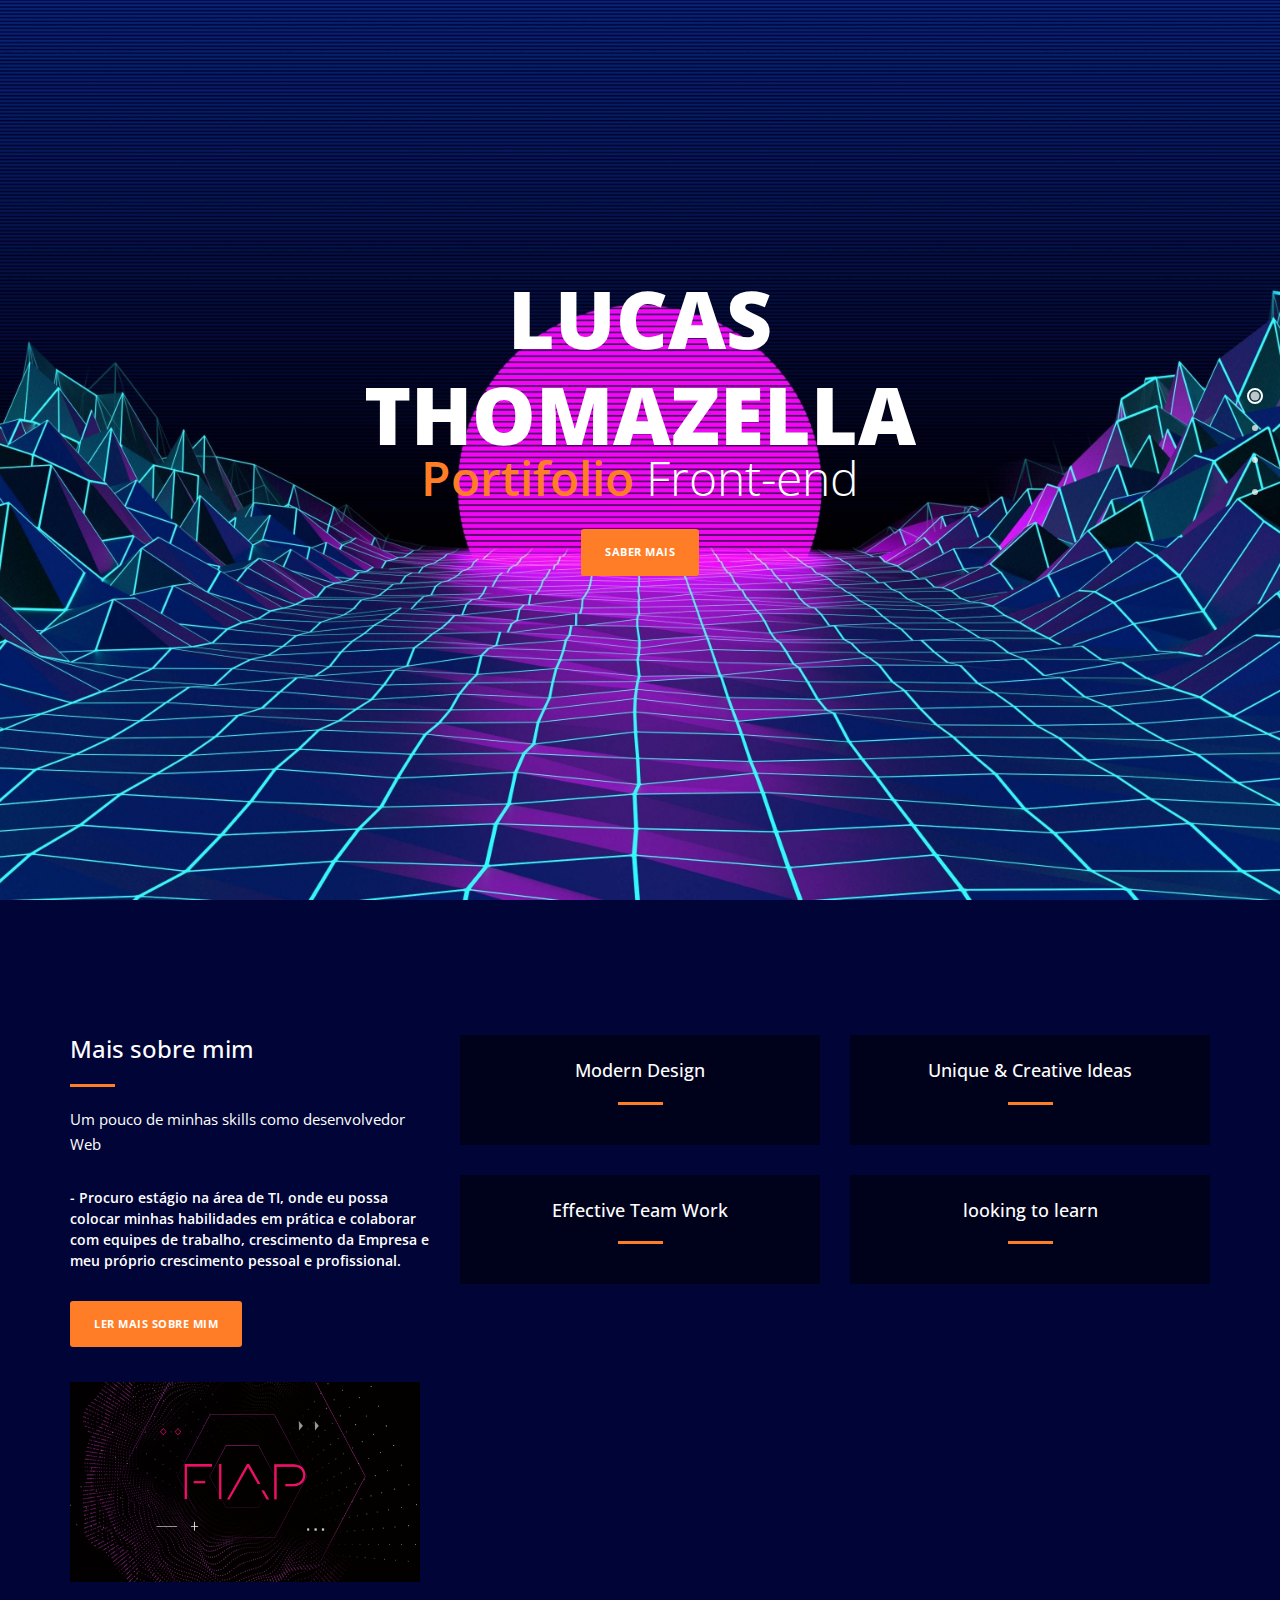
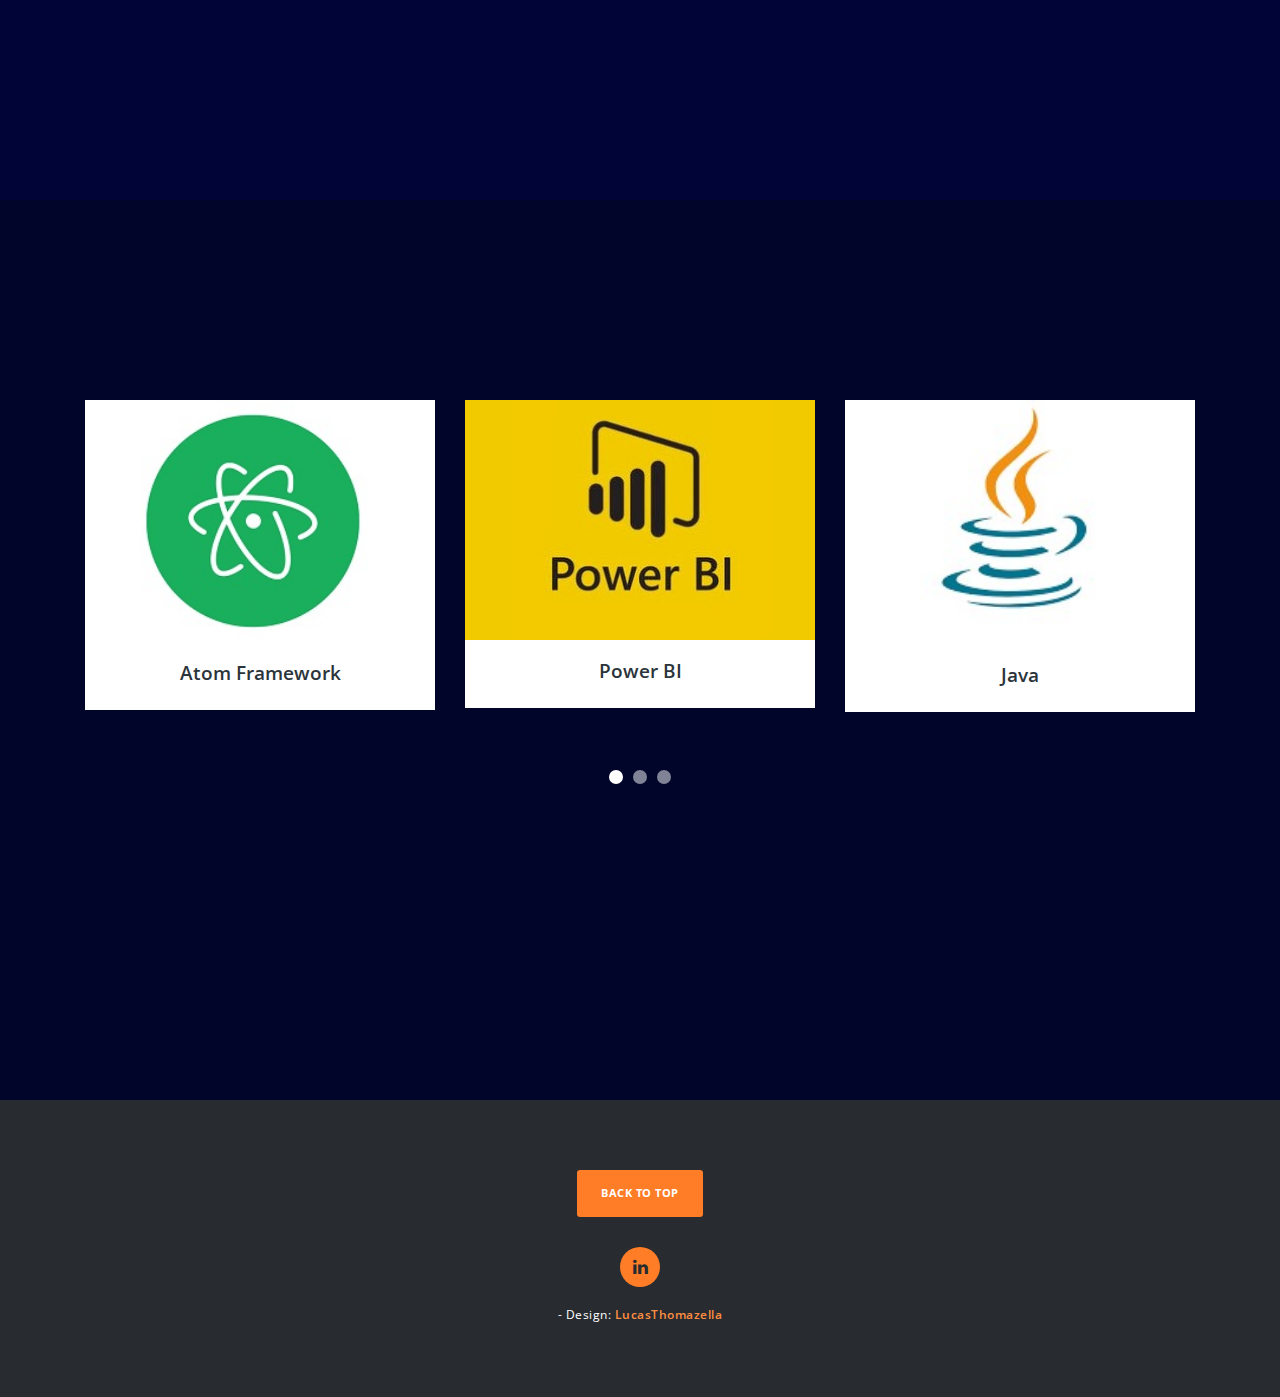
==== commit 6abbd518: "color" ====
--- a/index.html
+++ b/index.html
@@ -102,7 +102,7 @@
 
 
     <div class="parallax-content projects-content" id="portfolio">
-      <h1 id="conhecimento">Alguns de meus conhecimentos</h1>
+      <h1 id="conhecimento"></h1>
         <div class="container">
             <div class="row">
                 <div class="col-md-12">
--- a/css/templatemo-main.css
+++ b/css/templatemo-main.css
@@ -20,7 +20,7 @@
 body {
   position: relative; /* we need this for the scrollspy */
   font-size: 14px;
-  background-color: #191970;
+  background-color: #000437;
 }
 
 a { color: #3CC; }
@@ -496,7 +496,7 @@
 
 
   .baner-content h1 {
-    font-size: 64px;
+    font-size: 30px;
   }
 
   .baner-content em {
@@ -764,7 +764,7 @@
 #conhecimento{
   color: white;
   padding-left: 36%;
-  padding-bottom: 15px;
+
 }
 .lb-data .lb-close:hover {
   cursor: pointer;
